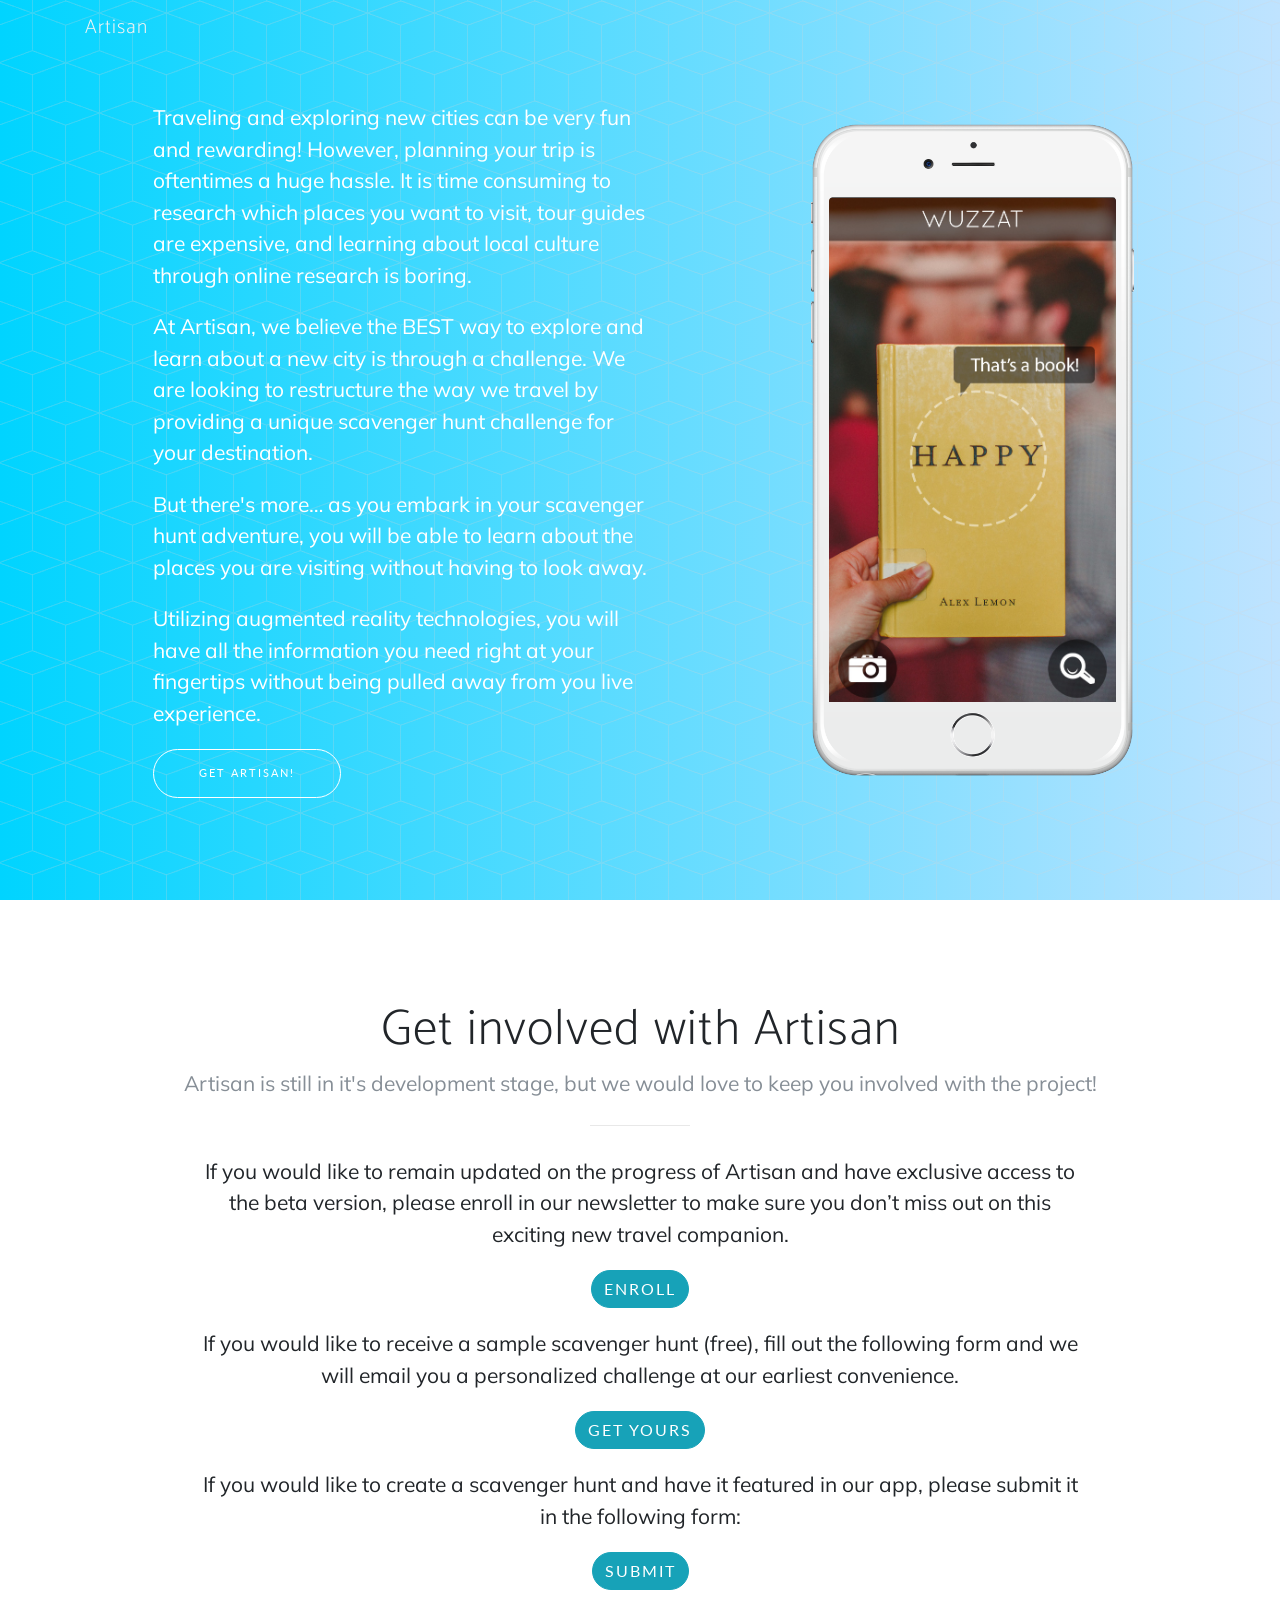
==== index.html @ fc5743a2 "moving files to root" ====
<!DOCTYPE html>
<html lang="en">

  <head>

    <meta charset="utf-8">
    <meta name="viewport" content="width=device-width, initial-scale=1, shrink-to-fit=no">
    <meta name="description" content="">
    <meta name="author" content="">

    <title>Artisan</title>

    <!-- Bootstrap core CSS -->
    <link href="vendor/bootstrap/css/bootstrap.min.css" rel="stylesheet">

    <!-- Custom fonts for this template -->
    <link rel="stylesheet" href="vendor/font-awesome/css/font-awesome.min.css">
    <link rel="stylesheet" href="vendor/simple-line-icons/css/simple-line-icons.css">
    <link href="https://fonts.googleapis.com/css?family=Lato" rel="stylesheet">
    <link href="https://fonts.googleapis.com/css?family=Catamaran:100,200,300,400,500,600,700,800,900" rel="stylesheet">
    <link href="https://fonts.googleapis.com/css?family=Muli" rel="stylesheet">

    <!-- Plugin CSS -->
    <link rel="stylesheet" href="device-mockups/device-mockups.min.css">

    <!-- Custom styles for this template -->
    <link href="css/new-age.css" rel="stylesheet">

  </head>

  <body id="page-top">

    <!-- Navigation -->
    <nav class="navbar navbar-expand-lg navbar-light fixed-top" id="mainNav">
      <div class="container">
        <a class="navbar-brand js-scroll-trigger" href="#page-top">Artisan</a>
        <button class="navbar-toggler navbar-toggler-right" type="button" data-toggle="collapse" data-target="#navbarResponsive" aria-controls="navbarResponsive" aria-expanded="false" aria-label="Toggle navigation">
          Menu
          <i class="fa fa-bars"></i>
        </button>
        <div class="collapse navbar-collapse" id="navbarResponsive">
          <ul class="navbar-nav ml-auto">
            <!--<li class="nav-item">-->
              <!--<a class="nav-link js-scroll-trigger" href="#download">Download</a>-->
            <!--</li>-->
            <!--<li class="nav-item">-->
              <!--<a class="nav-link js-scroll-trigger" href="#features">Features</a>-->
            <!--</li>-->
            <!--<li class="nav-item">-->
              <!--<a class="nav-link js-scroll-trigger" href="#contact">Contact</a>-->
            <!--</li>-->
          </ul>
        </div>
      </div>
    </nav>

    <header class="masthead">
      <div class="container h-100">
        <div class="row h-100">
          <div class="col-lg-7 my-auto">
            <div class="header-content mx-auto">
              <p>
                Traveling and exploring new cities can be very fun and rewarding! However, planning your trip is oftentimes a huge hassle. It is time consuming to research which places you want to visit, tour guides are expensive, and learning about local culture through online research is boring.
              </p>
              <p>
                At Artisan, we believe the BEST way to explore and learn about a new city is through a challenge. We are looking to restructure the way we travel by providing a unique scavenger hunt challenge for your destination.
              </p>
              <p>
                But there's more… as you embark in your scavenger hunt adventure, you will be able to learn about the places you are visiting without having to look away.
              </p>
              <p>
                Utilizing augmented reality technologies, you will have all the information you need right at your fingertips without being pulled away from you live experience.
              </p>
              <a href="#interest" class="btn btn-outline btn-xl js-scroll-trigger">Get Artisan!</a>
            </div>
          </div>
          <div class="col-lg-5 my-auto">
            <div class="device-container">
              <div class="device-mockup iphone6_plus portrait white">
                <div class="device">
                  <div class="screen">
                    <!-- Demo image for screen mockup, you can put an image here, some HTML, an animation, video, or anything else! -->
                    <img src="img/demo-screen-1.jpg" class="img-fluid" alt="">
                  </div>
                  <!--<div class="button">-->
                    <!--&lt;!&ndash; You can hook the "home button" to some JavaScript events or just remove it &ndash;&gt;-->
                  <!--</div>-->
                </div>
              </div>
            </div>
          </div>
        </div>
      </div>
    </header>

    <section class="features" id="interest">
      <div class="container">
        <div class="section-heading text-center">
          <h2>Get involved with Artisan</h2>
          <p class="text-muted">Artisan is still in it's development stage, but we would love to keep you involved with the project!</p>
          <hr>
        </div>
        <div class="col-lg-10  offset-1 text-center">
          <p>
            If you would like to remain updated on the progress of Artisan and have exclusive access to the beta version, please enroll in our newsletter to make sure you don’t miss out on this exciting new travel companion.
          </p>
          <button onclick="window.open('https://goo.gl/forms/p4NjhL0DubmxJfMZ2')" type="button" class="btn btn-info cent">Enroll</button>
          <p style="margin-top: 20px">
            If you would like to receive a sample scavenger hunt (free), fill out the following form and we will email you a personalized challenge at our earliest convenience.
          </p>
          <button onclick="window.open('https://goo.gl/forms/oTR0wsHonG7i0yab2')" type="button" class="btn btn-info cent">Get Yours</button>
          <p style="margin-top: 20px">
            If you would like to create a scavenger hunt and have it featured in our app, please submit it in the following form:
          </p>
          <button onclick="window.open('https://goo.gl/forms/mAcGoXeVyjS8ulCM2')" type="button" class="btn btn-info cent">Submit</button>
        </div>
      </div>
    </section>

    <!--<section class="download bg-primary text-center" id="download">-->
      <!--<div class="container">-->
        <!--<div class="row">-->
          <!--<div class="col-md-8 mx-auto">-->
            <!--<h2 class="section-heading">Discover what all the buzz is about!</h2>-->
            <!--<p>Our app is available on any mobile device! Download now to get started!</p>-->
            <!--<div class="badges">-->
              <!--<a class="badge-link" href="#"><img src="img/google-play-badge.svg" alt=""></a>-->
              <!--<a class="badge-link" href="#"><img src="img/app-store-badge.svg" alt=""></a>-->
            <!--</div>-->
          <!--</div>-->
        <!--</div>-->
      <!--</div>-->
    <!--</section>-->

    <!--<section class="features" id="features">-->
      <!--<div class="container">-->
        <!--<div class="section-heading text-center">-->
          <!--<h2>Unlimited Features, Unlimited Fun</h2>-->
          <!--<p class="text-muted">Check out what you can do with this app theme!</p>-->
          <!--<hr>-->
        <!--</div>-->
        <!--<div class="row">-->
          <!--<div class="col-lg-4 my-auto">-->
            <!--<div class="device-container">-->
              <!--<div class="device-mockup iphone6_plus portrait white">-->
                <!--<div class="device">-->
                  <!--<div class="screen">-->
                    <!--&lt;!&ndash; Demo image for screen mockup, you can put an image here, some HTML, an animation, video, or anything else! &ndash;&gt;-->
                    <!--<img src="img/demo-screen-1.jpg" class="img-fluid" alt="">-->
                  <!--</div>-->
                  <!--<div class="button">-->
                    <!--&lt;!&ndash; You can hook the "home button" to some JavaScript events or just remove it &ndash;&gt;-->
                  <!--</div>-->
                <!--</div>-->
              <!--</div>-->
            <!--</div>-->
          <!--</div>-->
          <!--<div class="col-lg-8 my-auto">-->
            <!--<div class="container-fluid">-->
              <!--<div class="row">-->
                <!--<div class="col-lg-6">-->
                  <!--<div class="feature-item">-->
                    <!--<i class="icon-screen-smartphone text-primary"></i>-->
                    <!--<h3>Device Mockups</h3>-->
                    <!--<p class="text-muted">Ready to use HTML/CSS device mockups, no Photoshop required!</p>-->
                  <!--</div>-->
                <!--</div>-->
                <!--<div class="col-lg-6">-->
                  <!--<div class="feature-item">-->
                    <!--<i class="icon-camera text-primary"></i>-->
                    <!--<h3>Flexible Use</h3>-->
                    <!--<p class="text-muted">Put an image, video, animation, or anything else in the screen!</p>-->
                  <!--</div>-->
                <!--</div>-->
              <!--</div>-->
              <!--<div class="row">-->
                <!--<div class="col-lg-6">-->
                  <!--<div class="feature-item">-->
                    <!--<i class="icon-present text-primary"></i>-->
                    <!--<h3>Free to Use</h3>-->
                    <!--<p class="text-muted">As always, this theme is free to download and use for any purpose!</p>-->
                  <!--</div>-->
                <!--</div>-->
                <!--<div class="col-lg-6">-->
                  <!--<div class="feature-item">-->
                    <!--<i class="icon-lock-open text-primary"></i>-->
                    <!--<h3>Open Source</h3>-->
                    <!--<p class="text-muted">Since this theme is MIT licensed, you can use it commercially!</p>-->
                  <!--</div>-->
                <!--</div>-->
              <!--</div>-->
            <!--</div>-->
          <!--</div>-->
        <!--</div>-->
      <!--</div>-->
    <!--</section>-->

    <!--<section class="cta">-->
      <!--<div class="cta-content">-->
        <!--<div class="container">-->
          <!--<h2>Stop waiting.<br>Start building.</h2>-->
          <!--<a href="#contact" class="btn btn-outline btn-xl js-scroll-trigger">Let's Get Started!</a>-->
        <!--</div>-->
      <!--</div>-->
      <!--<div class="overlay"></div>-->
    <!--</section>-->

    <!--<section class="contact bg-primary" id="contact">-->
      <!--<div class="container">-->
        <!--<h2>We-->
          <!--<i class="fa fa-heart"></i>-->
          <!--new friends!</h2>-->
        <!--<ul class="list-inline list-social">-->
          <!--<li class="list-inline-item social-twitter">-->
            <!--<a href="#">-->
              <!--<i class="fa fa-twitter"></i>-->
            <!--</a>-->
          <!--</li>-->
          <!--<li class="list-inline-item social-facebook">-->
            <!--<a href="#">-->
              <!--<i class="fa fa-facebook"></i>-->
            <!--</a>-->
          <!--</li>-->
          <!--<li class="list-inline-item social-google-plus">-->
            <!--<a href="#">-->
              <!--<i class="fa fa-google-plus"></i>-->
            <!--</a>-->
          <!--</li>-->
        <!--</ul>-->
      <!--</div>-->
    <!--</section>-->

    <!-- Bootstrap core JavaScript -->
    <script src="vendor/jquery/jquery.min.js"></script>
    <script src="vendor/bootstrap/js/bootstrap.bundle.min.js"></script>

    <!-- Plugin JavaScript -->
    <script src="vendor/jquery-easing/jquery.easing.min.js"></script>

    <!-- Custom scripts for this template -->
    <script src="js/new-age.min.js"></script>

  </body>

</html>
---- device-mockups/device-mockups.min.css ----
.device-mockup{position:relative;width:100%;padding-bottom:61.775701%}.device-mockup>.device{position:absolute;top:0;bottom:0;left:0;right:0;width:100%;height:100%;background-size:100% 100%;background-repeat:no-repeat;background-image:url(macbook/macbook.png)}.device-mockup>.device>.screen{position:absolute;top:11.0438729%;bottom:14.6747352%;left:13.364486%;right:13.364486%;overflow:hidden}.device-mockup>.device>.button{position:absolute;top:0;left:0;display:none;overflow:hidden;border-radius:100%;-webkit-border-radius:100%;-moz-border-radius:100%;cursor:pointer}.device-mockup.imac{padding-bottom:81.230769%}.device-mockup.imac>.device{background-image:url(imac/imac.png)}.device-mockup.imac>.device>.screen{top:8.20707071%;bottom:31.6919192%;left:6.61538462%;right:6.61538462%}.device-mockup.macbook{padding-bottom:61.775701%}.device-mockup.macbook>.device{background-image:url(macbook/macbook.png)}.device-mockup.macbook>.device>.screen{top:11.0438729%;bottom:14.6747352%;left:13.364486%;right:13.364486%}.device-mockup.macbook_2015{padding-bottom:57.5%}.device-mockup.macbook_2015.grey>.device,.device-mockup.macbook_2015>.device{background-image:url(macbook_2015/grey.png)}.device-mockup.macbook_2015.silver>.device,.device-mockup.macbook_2015>.device{background-image:url(macbook_2015/silver.png)}.device-mockup.macbook_2015.gold>.device,.device-mockup.macbook_2015>.device{background-image:url(macbook_2015/gold.png)}.device-mockup.macbook_2015>.device>.screen{top:7.5%;bottom:10.9%;left:12.46%;right:12.56%}.device-mockup.iphone5,.device-mockup.iphone5.portrait{padding-bottom:210.57%}.device-mockup.iphone5.landscape{padding-bottom:47.49%}.device-mockup.iphone5.black>.device,.device-mockup.iphone5.portrait.black>.device,.device-mockup.iphone5>.device{background-image:url(iphone5/iphone5_port_black.png)}.device-mockup.iphone5.landscape.black>.device,.device-mockup.iphone5.landscape>.device{background-image:url(iphone5/iphone5_land_black.png)}.device-mockup.iphone5.portrait.white>.device,.device-mockup.iphone5.white>.device{background-image:url(iphone5/iphone5_port_white.png)}.device-mockup.iphone5.landscape.white>.device{background-image:url(iphone5/iphone5_land_white.png)}.device-mockup.iphone5.portrait>.device>.screen,.device-mockup.iphone5>.device>.screen{top:14.78%;bottom:13.78%;left:8.77%;right:7.77%}.device-mockup.iphone5.landscape>.device>.screen{top:7.422488%;bottom:8.422488%;left:14.919127%;right:14.019127%}.device-mockup.iphone5.portrait>.device>.button,.device-mockup.iphone5>.device>.button{display:block;top:88.3%;bottom:2.5%;left:40%;right:40%}.device-mockup.iphone5.landscape>.device>.button{display:block;top:40%;bottom:41%;left:88.4%;right:2.3%}.device-mockup.iphone_se,.device-mockup.iphone_se.portrait{padding-bottom:209.83%}.device-mockup.iphone_se.landscape{padding-bottom:47.66%}.device-mockup.iphone_se.black>.device,.device-mockup.iphone_se.portrait.black>.device,.device-mockup.iphone_se>.device{background-image:url(iphone_se/iphone_se_port_black.png)}.device-mockup.iphone_se.landscape.black>.device,.device-mockup.iphone_se.landscape>.device{background-image:url(iphone_se/iphone_se_land_black.png)}.device-mockup.iphone_se.portrait.white>.device,.device-mockup.iphone_se.white>.device{background-image:url(iphone_se/iphone_se_port_white.png)}.device-mockup.iphone_se.landscape.white>.device{background-image:url(iphone_se/iphone_se_land_white.png)}.device-mockup.iphone_se.gold>.device,.device-mockup.iphone_se.portrait.gold>.device{background-image:url(iphone_se/iphone_se_port_gold.png)}.device-mockup.iphone_se.landscape.gold>.device{background-image:url(iphone_se/iphone_se_land_gold.png)}.device-mockup.iphone_se.portrait.rose>.device,.device-mockup.iphone_se.rose>.device{background-image:url(iphone_se/iphone_se_port_rose.png)}.device-mockup.iphone_se.landscape.rose>.device{background-image:url(iphone_se/iphone_se_land_rose.png)}.device-mockup.iphone_se.portrait>.device>.screen,.device-mockup.iphone_se>.device>.screen{top:16.28%;bottom:16.28%;left:11.77%;right:11.77%}.device-mockup.iphone_se.landscape>.device>.screen{top:11.722488%;bottom:11.722488%;left:16.0191273%;right:16.0191273%}.device-mockup.iphone_se.portrait>.device>.button,.device-mockup.iphone_se>.device>.button{display:block;top:86.3%;bottom:5.5%;left:42%;right:42%}.device-mockup.iphone_se.landscape>.device>.button{display:block;top:42%;bottom:42%;left:86.4%;right:5.1%}.device-mockup.iphone6,.device-mockup.iphone6.portrait{padding-bottom:207.19%}.device-mockup.iphone6.landscape{padding-bottom:48.76%}.device-mockup.iphone6.black>.device,.device-mockup.iphone6.portrait.black>.device,.device-mockup.iphone6>.device{background-image:url(iphone_6/iphone_6_port_black.png)}.device-mockup.iphone6.landscape.black>.device,.device-mockup.iphone6.landscape>.device{background-image:url(iphone_6/iphone_6_land_black.png)}.device-mockup.iphone6.portrait.white>.device,.device-mockup.iphone6.white>.device{background-image:url(iphone_6/iphone_6_port_white.png)}.device-mockup.iphone6.landscape.white>.device{background-image:url(iphone_6/iphone_6_land_white.png)}.device-mockup.iphone6.gold>.device,.device-mockup.iphone6.portrait.gold>.device{background-image:url(iphone_6/iphone_6_port_gold.png)}.device-mockup.iphone6.landscape.gold>.device{background-image:url(iphone_6/iphone_6_land_gold.png)}.device-mockup.iphone6.portrait>.device>.screen,.device-mockup.iphone6>.device>.screen{top:12.58%;bottom:12.88%;left:6.77%;right:6.77%}.device-mockup.iphone6.landscape>.device>.screen{top:6.77%;bottom:6.77%;left:12.58%;right:12.88%}.device-mockup.iphone6.portrait>.device>.button,.device-mockup.iphone6>.device>.button{display:block;top:88.6%;bottom:3.2%;left:42%;right:42%}.device-mockup.iphone6.landscape>.device>.button{display:block;top:42%;bottom:42%;left:88.6%;right:3.2%}.device-mockup.iphone6_plus,.device-mockup.iphone6_plus.portrait{padding-bottom:201.76%}.device-mockup.iphone6_plus.landscape{padding-bottom:49.56%}.device-mockup.iphone6_plus.black>.device,.device-mockup.iphone6_plus.portrait.black>.device,.device-mockup.iphone6_plus>.device{background-image:url(iphone_6_plus/iphone_6_plus_black_port.png)}.device-mockup.iphone6_plus.landscape.black>.device,.device-mockup.iphone6_plus.landscape>.device{background-image:url(iphone_6_plus/iphone_6_plus_black_land.png)}.device-mockup.iphone6_plus.portrait.white>.device,.device-mockup.iphone6_plus.white>.device{background-image:url(iphone_6_plus/iphone_6_plus_white_port.png)}.device-mockup.iphone6_plus.landscape.white>.device{background-image:url(iphone_6_plus/iphone_6_plus_white_land.png)}.device-mockup.iphone6_plus.gold>.device,.device-mockup.iphone6_plus.portrait.gold>.device{background-image:url(iphone_6_plus/iphone_6_plus_gold_port.png)}.device-mockup.iphone6_plus.landscape.gold>.device{background-image:url(iphone_6_plus/iphone_6_plus_gold_land.png)}.device-mockup.iphone6_plus.portrait>.device>.screen,.device-mockup.iphone6_plus>.device>.screen{top:11.58%;bottom:11.58%;left:5.97%;right:5.97%}.device-mockup.iphone6_plus.landscape>.device>.screen{top:5.97%;bottom:5.97%;left:11.38%;right:11.58%}.device-mockup.iphone6_plus.portrait>.device>.button,.device-mockup.iphone6_plus>.device>.button{display:block;top:89.9%;bottom:3.2%;left:43%;right:43%}.device-mockup.iphone6_plus.landscape>.device>.button{display:block;top:43%;bottom:43%;left:89.9%;right:3.2%}.device-mockup.ipad,.device-mockup.ipad.portrait{padding-bottom:128.406276%}.device-mockup.ipad.landscape{padding-bottom:79.9086758%}.device-mockup.ipad.black>.device,.device-mockup.ipad.portrait.black>.device,.device-mockup.ipad>.device{background-image:url(ipad/ipad_port_black.png)}.device-mockup.ipad.portrait.white>.device,.device-mockup.ipad.white>.device{background-image:url(ipad/ipad_port_white.png)}.device-mockup.ipad.landscape.black>.device,.device-mockup.ipad.landscape>.device{background-image:url(ipad/ipad_land_black.png)}.device-mockup.ipad.landscape.white>.device{background-image:url(ipad/ipad_land_white.png)}.device-mockup.ipad.portrait>.device>.screen,.device-mockup.ipad>.device>.screen{top:12.025723%;bottom:12.154341%;left:13.45995%;right:13.45995%}.device-mockup.ipad.landscape>.device>.screen{top:13.87755102%;bottom:13.87755102%;left:11.5459883%;right:11.5459883%}.device-mockup.ipad.portrait>.device>.button,.device-mockup.ipad>.device>.button{display:block;top:90.2%;bottom:5.5%;left:47.3%;right:47.3%}.device-mockup.ipad.landscape>.device>.button{display:block;top:47.3%;bottom:47.3%;left:90.8%;right:4.9%}.device-mockup.ipad_air,.device-mockup.ipad_air.portrait{padding-bottom:141.27%}.device-mockup.ipad_air.landscape{padding-bottom:70.79%}.device-mockup.ipad_air.grey>.device,.device-mockup.ipad_air.portrait.grey>.device,.device-mockup.ipad_air>.device{background-image:url(ipad_air/ipad_air_gray_port.png)}.device-mockup.ipad_air.portrait.silver>.device,.device-mockup.ipad_air.silver>.device{background-image:url(ipad_air/ipad_air_silver_port.png)}.device-mockup.ipad_air.landscape.grey>.device,.device-mockup.ipad_air.landscape>.device{background-image:url(ipad_air/ipad_air_gray_land.png)}.device-mockup.ipad_air.landscape.silver>.device{background-image:url(ipad_air/ipad_air_silver_land.png)}.device-mockup.ipad_air.portrait>.device>.screen,.device-mockup.ipad_air>.device>.screen{top:9.025723%;bottom:9.154341%;left:7.45995%;right:6.45995%}.device-mockup.ipad_air.landscape>.device>.screen{top:6.877551%;bottom:6.877551%;left:9.545988%;right:9.545988%}.device-mockup.ipad_air.portrait>.device>.button,.device-mockup.ipad_air>.device>.button{display:block;top:93.2%;bottom:2.5%;left:47.3%;right:47.3%}.device-mockup.ipad_air.landscape>.device>.button{display:block;top:47.3%;bottom:47.3%;left:93.1%;right:2.1%}.device-mockup.ipad_air_2,.device-mockup.ipad_air_2.portrait{padding-bottom:141.38%}.device-mockup.ipad_air_2.landscape{padding-bottom:70.73%}.device-mockup.ipad_air_2.grey>.device,.device-mockup.ipad_air_2.portrait.grey>.device,.device-mockup.ipad_air_2>.device{background-image:url(ipad_air_2/ipad_air_2_gray_port.png)}.device-mockup.ipad_air_2.portrait.silver>.device,.device-mockup.ipad_air_2.silver>.device{background-image:url(ipad_air_2/ipad_air_2_silver_port.png)}.device-mockup.ipad_air_2.gold>.device,.device-mockup.ipad_air_2.portrait.gold>.device{background-image:url(ipad_air_2/ipad_air_2_gold_port.png)}.device-mockup.ipad_air_2.landscape.grey>.device,.device-mockup.ipad_air_2.landscape>.device{background-image:url(ipad_air_2/ipad_air_2_gray_land.png)}.device-mockup.ipad_air_2.landscape.silver>.device{background-image:url(ipad_air_2/ipad_air_2_silver_land.png)}.device-mockup.ipad_air_2.landscape.gold>.device{background-image:url(ipad_air_2/ipad_air_2_gold_land.png)}.device-mockup.ipad_air_2.portrait>.device>.screen,.device-mockup.ipad_air_2>.device>.screen{top:9.025723%;bottom:8.854341%;left:6.15995%;right:6.15995%}.device-mockup.ipad_air_2.landscape>.device>.screen{top:6.277551%;bottom:6.277551%;left:8.545988%;right:8.545988%}.device-mockup.ipad_air_2.portrait>.device>.button,.device-mockup.ipad_air_2>.device>.button{display:block;top:93.2%;bottom:2.1%;left:46.3%;right:46.5%}.device-mockup.ipad_air_2.landscape>.device>.button{display:block;top:46.5%;bottom:46.8%;left:93.5%;right:1.9%}.device-mockup.ipad_pro,.device-mockup.ipad_pro.portrait{padding-bottom:138.63%}.device-mockup.ipad_pro.landscape{padding-bottom:72.14%}.device-mockup.ipad_pro.grey>.device,.device-mockup.ipad_pro.portrait.grey>.device,.device-mockup.ipad_pro>.device{background-image:url(ipad_pro/ipad_pro_port_black.png)}.device-mockup.ipad_pro.portrait.silver>.device,.device-mockup.ipad_pro.silver>.device{background-image:url(ipad_pro/ipad_pro_port_silver.png)}.device-mockup.ipad_pro.gold>.device,.device-mockup.ipad_pro.portrait.gold>.device{background-image:url(ipad_pro/ipad_pro_port_gold.png)}.device-mockup.ipad_pro.landscape.grey>.device,.device-mockup.ipad_pro.landscape>.device{background-image:url(ipad_pro/ipad_pro_land_black.png)}.device-mockup.ipad_pro.landscape.silver>.device{background-image:url(ipad_pro/ipad_pro_land_silver.png)}.device-mockup.ipad_pro.landscape.gold>.device{background-image:url(ipad_pro/ipad_pro_land_gold.png)}.device-mockup.ipad_pro.portrait>.device>.screen,.device-mockup.ipad_pro>.device>.screen{top:7.025723%;bottom:6.854341%;left:5.15995%;right:5.15995%}.device-mockup.ipad_pro.landscape>.device>.screen{top:5.177551%;bottom:5.177551%;left:6.945988%;right:6.945988%}.device-mockup.ipad_pro.portrait>.device>.button,.device-mockup.ipad_pro>.device>.button{display:block;top:94.9%;bottom:1.5%;left:47.3%;right:47.1%}.device-mockup.ipad_pro.landscape>.device>.button{display:block;top:47.5%;bottom:47.5%;left:94.8%;right:1.5%}.device-mockup.galaxy_s3,.device-mockup.galaxy_s3.portrait{padding-bottom:178.787879%}.device-mockup.galaxy_s3.landscape{padding-bottom:55.9322034%}.device-mockup.galaxy_s3.black>.device,.device-mockup.galaxy_s3.portrait.black>.device,.device-mockup.galaxy_s3>.device{background-image:url(galaxy_s3/s3_port_black.png)}.device-mockup.galaxy_s3.landscape.black>.device,.device-mockup.galaxy_s3.landscape>.device{background-image:url(galaxy_s3/s3_land_black.png)}.device-mockup.galaxy_s3.portrait.white>.device,.device-mockup.galaxy_s3.white>.device{background-image:url(galaxy_s3/s3_port_white.png)}.device-mockup.galaxy_s3.landscape.white>.device{background-image:url(galaxy_s3/s3_land_white.png)}.device-mockup.galaxy_s3.portrait>.device>.screen,.device-mockup.galaxy_s3>.device>.screen{top:12.3728814%;bottom:15.5367232%;left:13.8383838%;right:13.8383838%}.device-mockup.galaxy_s3.landscape>.device>.screen{top:13.8383838%;bottom:13.8383838%;left:12.3728814%;right:15.5367232%}.device-mockup.galaxy_s5,.device-mockup.galaxy_s5.portrait{padding-bottom:194.188862%}.device-mockup.galaxy_s5.landscape{padding-bottom:51.496259%}.device-mockup.galaxy_s5.black>.device,.device-mockup.galaxy_s5.portrait.black>.device,.device-mockup.galaxy_s5>.device{background-image:url(galaxy_s5/galaxy_s5_port_black.png)}.device-mockup.galaxy_s5.landscape.black>.device,.device-mockup.galaxy_s5.landscape>.device{background-image:url(galaxy_s5/galaxy_s5_land_black.png)}.device-mockup.galaxy_s5.portrait.white>.device,.device-mockup.galaxy_s5.white>.device{background-image:url(galaxy_s5/galaxy_s5_port_white.png)}.device-mockup.galaxy_s5.landscape.white>.device{background-image:url(galaxy_s5/galaxy_s5_land_white.png)}.device-mockup.galaxy_s5.portrait>.device>.screen,.device-mockup.galaxy_s5>.device>.screen{top:10.2%;bottom:10.1%;left:6.3%;right:6.4%}.device-mockup.galaxy_s5.landscape>.device>.screen{top:6.6%;bottom:6.2%;left:10.15%;right:10%}.device-mockup.galaxy_tab4,.device-mockup.galaxy_tab4.landscape{padding-bottom:72.689464%}.device-mockup.galaxy_tab4.black>.device,.device-mockup.galaxy_tab4.landscape.black>.device,.device-mockup.galaxy_tab4>.device{background-image:url(galaxy_tab4/galaxy_tab4_land_black.png)}.device-mockup.galaxy_tab4.landscape.white>.device,.device-mockup.galaxy_tab4.white>.device{background-image:url(galaxy_tab4/galaxy_tab4_land_white.png)}.device-mockup.galaxy_tab4.landscape>.device>.screen,.device-mockup.galaxy_tab4>.device>.screen{top:11.5%;bottom:11.5%;left:5.4%;right:5.2%}.device-mockup.lumia920,.device-mockup.lumia920.portrait{padding-bottom:172.796353%}.device-mockup.lumia920.landscape{padding-bottom:56.3330381%}.device-mockup.lumia920.portrait>.device,.device-mockup.lumia920>.device{background-image:url(lumia920/lumia920_port.png)}.device-mockup.lumia920.landscape>.device{background-image:url(lumia920/lumia920_land.png)}.device-mockup.lumia920.portrait>.device>.screen,.device-mockup.lumia920>.device>.screen{top:10.6420405%;bottom:18.9973615%;left:13.5258359%;right:13.5258359%}.device-mockup.lumia920.landscape>.device>.screen{top:12.2641509%;bottom:12.2641509%;left:10.5403012%;right:18.6005314%}.device-mockup.nexus7,.device-mockup.nexus7.portrait{padding-bottom:156.521739%}.device-mockup.nexus7.landscape{padding-bottom:63.6678201%}.device-mockup.nexus7.portrait>.device,.device-mockup.nexus7>.device{background-image:url(nexus7/nexus7_port.png)}.device-mockup.nexus7.landscape>.device{background-image:url(nexus7/nexus7_land.png)}.device-mockup.nexus7.portrait>.device>.screen,.device-mockup.nexus7>.device>.screen{top:13.1365741%;bottom:12.7893519%;left:13.7681159%;right:13.7681159%}.device-mockup.nexus7.landscape>.device>.screen{top:13.7681159%;bottom:13.7681159%;left:13.0911188%;right:13.0911188%}.device-mockup.surface,.device-mockup.surface.landscape{padding-bottom:64.7584973%}.device-mockup.surface.landscape>.device,.device-mockup.surface>.device{background-image:url(surface/surface.png)}.device-mockup.surface.landscape>.device>.screen,.device-mockup.surface>.device>.screen{top:14.5488029%;bottom:14.9171271%;left:9.36195587%;right:9.36195587%}.device-mockup.samsung_tv,.device-mockup.samsung_tv.landscape{padding-bottom:64.68%}.device-mockup.samsung_tv.landscape>.device,.device-mockup.samsung_tv>.device{background-image:url(samsung_tv/samsung_tv.png)}.device-mockup.samsung_tv.landscape>.device>.screen,.device-mockup.samsung_tv>.device>.screen{top:2.148803%;bottom:12.817127%;left:1.261956%;right:1.361956%}
---- css/new-age.css ----
/*!
 * Start Bootstrap - New Age v4.0.0-beta.2 (https://startbootstrap.com/template-overviews/new-age)
 * Copyright 2013-2017 Start Bootstrap
 * Licensed under MIT (https://github.com/BlackrockDigital/startbootstrap-new-age/blob/master/LICENSE)
 */
html,
body {
  width: 100%;
  height: 100%; }

body {
  font-family: 'Muli', 'Helvetica', 'Arial', 'sans-serif'; }

a {
  color: #fdcc52;
  -webkit-transition: all .35s;
  -moz-transition: all .35s;
  transition: all .35s; }
  a:hover, a:focus {
    color: #fcbd20; }

hr {
  max-width: 100px;
  margin: 25px auto 0;
  border-width: 1px;
  border-color: rgba(34, 34, 34, 0.1); }

hr.light {
  border-color: white; }

h1,
h2,
h3,
h4,
h5,
h6 {
  font-family: 'Catamaran', 'Helvetica', 'Arial', 'sans-serif';
  font-weight: 200;
  letter-spacing: 1px; }

p {
  font-size: 21px;
  line-height: 1.5;
  margin-bottom: 20px; }

section {
  padding: 100px 0; }
  section h2 {
    font-size: 50px; }

#mainNav {
  border-color: rgba(34, 34, 34, 0.05);
  background-color: white;
  -webkit-transition: all .35s;
  -moz-transition: all .35s;
  transition: all .35s;
  font-family: 'Catamaran', 'Helvetica', 'Arial', 'sans-serif';
  font-weight: 200;
  letter-spacing: 1px; }
  #mainNav .navbar-brand {
    color: #F3F3F3;
    font-family: 'Catamaran', 'Helvetica', 'Arial', 'sans-serif';
    font-weight: 200;
    letter-spacing: 1px; }
    #mainNav .navbar-brand:hover, #mainNav .navbar-brand:focus {
      color: #FFFFFF; }
  #mainNav .navbar-toggler {
    font-size: 12px;
    padding: 8px 10px;
    color: #222222; }
  #mainNav .navbar-nav > li > a {
    font-size: 11px;
    font-family: 'Lato', 'Helvetica', 'Arial', 'sans-serif';
    letter-spacing: 2px;
    text-transform: uppercase; }
    #mainNav .navbar-nav > li > a.active {
      color: #F3F3F3 !important;
      background-color: transparent; }
      #mainNav .navbar-nav > li > a.active:hover {
        background-color: transparent; }
  #mainNav .navbar-nav > li > a,
  #mainNav .navbar-nav > li > a:focus {
    color: #222222; }
    #mainNav .navbar-nav > li > a:hover,
    #mainNav .navbar-nav > li > a:focus:hover {
      color: #F3F3F3; }
  @media (min-width: 992px) {
    #mainNav {
      border-color: transparent;
      background-color: transparent; }
      #mainNav .navbar-brand {
        color: fade(white, 70%); }
        #mainNav .navbar-brand:hover, #mainNav .navbar-brand:focus {
          color: white; }
      #mainNav .navbar-nav > li > a,
      #mainNav .navbar-nav > li > a:focus {
        color: rgba(255, 255, 255, 0.7); }
        #mainNav .navbar-nav > li > a:hover,
        #mainNav .navbar-nav > li > a:focus:hover {
          color: white; }
      #mainNav.navbar-shrink {
        border-color: rgba(34, 34, 34, 0.1);
        background-color: #F3F3F3; }
        #mainNav.navbar-shrink .navbar-brand {
          color: #222222; }
          #mainNav.navbar-shrink .navbar-brand:hover, #mainNav.navbar-shrink .navbar-brand:focus {
            color: #FFFFFF; }
        #mainNav.navbar-shrink .navbar-nav > li > a,
        #mainNav.navbar-shrink .navbar-nav > li > a:focus {
          color: #222222; }
          #mainNav.navbar-shrink .navbar-nav > li > a:hover,
          #mainNav.navbar-shrink .navbar-nav > li > a:focus:hover {
            color: #FFFFFF; } }

header.masthead {
  position: relative;
  width: 100%;
  padding-top: 150px;
  padding-bottom: 100px;
  color: white;
  background: url("../img/bg-pattern.png"), #35AFFF;
  background: url("../img/bg-pattern.png"), -webkit-linear-gradient(to left, #BFE3FF, #00D4FF);
  background: url("../img/bg-pattern.png"), linear-gradient(to left, #BFE3FF, #00D4FF); }
  header.masthead .header-content {
    max-width: 500px;
    margin-bottom: 100px;
    text-align: center; }
    header.masthead .header-content h1 {
      font-size: 30px; }
  header.masthead .device-container {
    max-width: 325px;
    margin-right: auto;
    margin-left: auto; }
    header.masthead .device-container .screen img {
      border-radius: 3px; }
  @media (min-width: 992px) {
    header.masthead {
      height: 100vh;
      min-height: 775px;
      padding-top: 0;
      padding-bottom: 0; }
      header.masthead .header-content {
        margin-bottom: 0;
        text-align: left; }
        header.masthead .header-content h1 {
          font-size: 50px; }
      header.masthead .device-container {
        max-width: 325px; } }

section.download {
  position: relative;
  padding: 150px 0; }
  section.download h2 {
    font-size: 50px;
    margin-top: 0; }
  section.download .badges .badge-link {
    display: block;
    margin-bottom: 25px; }
    section.download .badges .badge-link:last-child {
      margin-bottom: 0; }
    section.download .badges .badge-link img {
      height: 60px; }
    @media (min-width: 768px) {
      section.download .badges .badge-link {
        display: inline-block;
        margin-bottom: 0; } }
  @media (min-width: 768px) {
    section.download h2 {
      font-size: 70px; } }

section.features .section-heading {
  margin-bottom: 30px; }
  section.features .section-heading h2 {
    margin-top: 0; }
  section.features .section-heading p {
    margin-bottom: 0; }

section.features .device-container,
section.features .feature-item {
  max-width: 325px;
  margin: 0 auto; }

section.features .device-container {
  margin-bottom: 100px; }
  @media (min-width: 992px) {
    section.features .device-container {
      margin-bottom: 0; } }

section.features .feature-item {
  padding-top: 50px;
  padding-bottom: 50px;
  text-align: center; }
  section.features .feature-item h3 {
    font-size: 30px; }
  section.features .feature-item i {
    font-size: 80px;
    display: block;
    margin-bottom: 15px;
    background: -webkit-linear-gradient(to left, #BFE3FF, #00D4FF);
    background: linear-gradient(to left, #BFE3FF, #00D4FF);
    -webkit-background-clip: text;
    -webkit-text-fill-color: transparent; }

section.cta {
  position: relative;
  padding: 250px 0;
  background-image: url("../img/bg-cta.jpg");
  background-position: center;
  -webkit-background-size: cover;
  -moz-background-size: cover;
  -o-background-size: cover;
  background-size: cover; }
  section.cta .cta-content {
    position: relative;
    z-index: 1; }
    section.cta .cta-content h2 {
      font-size: 50px;
      max-width: 450px;
      margin-top: 0;
      margin-bottom: 25px;
      color: white; }
    @media (min-width: 768px) {
      section.cta .cta-content h2 {
        font-size: 80px; } }
  section.cta .overlay {
    position: absolute;
    top: 0;
    left: 0;
    width: 100%;
    height: 100%;
    background-color: rgba(0, 0, 0, 0.5); }

section.contact {
  text-align: center; }
  section.contact h2 {
    margin-top: 0;
    margin-bottom: 25px; }
    section.contact h2 i {
      color: #dd4b39; }
  section.contact ul.list-social {
    margin-bottom: 0; }
    section.contact ul.list-social li a {
      font-size: 40px;
      line-height: 80px;
      display: block;
      width: 80px;
      height: 80px;
      color: white;
      border-radius: 100%; }
    section.contact ul.list-social li.social-twitter a {
      background-color: #1da1f2; }
      section.contact ul.list-social li.social-twitter a:hover {
        background-color: #0d95e8; }
    section.contact ul.list-social li.social-facebook a {
      background-color: #3b5998; }
      section.contact ul.list-social li.social-facebook a:hover {
        background-color: #344e86; }
    section.contact ul.list-social li.social-google-plus a {
      background-color: #dd4b39; }
      section.contact ul.list-social li.social-google-plus a:hover {
        background-color: #d73925; }

footer {
  padding: 25px 0;
  text-align: center;
  color: rgba(255, 255, 255, 0.3);
  background-color: #222222; }
  footer p {
    font-size: 12px;
    margin: 0; }
  footer ul {
    margin-bottom: 0; }
    footer ul li a {
      font-size: 12px;
      color: rgba(255, 255, 255, 0.3); }
      footer ul li a:hover, footer ul li a:focus, footer ul li a:active, footer ul li a.active {
        text-decoration: none; }

.bg-primary {
  background: #fdcc52;
  background: -webkit-linear-gradient(#fdcc52, #fdc539);
  background: linear-gradient(#fdcc52, #fdc539); }

.text-primary {
  color: #fdcc52; }

.no-gutter > [class*='col-'] {
  padding-right: 0;
  padding-left: 0; }

.btn-outline {
  color: white;
  border: 1px solid;
  border-color: white; }
  .btn-outline:hover, .btn-outline:focus, .btn-outline:active, .btn-outline.active {
    color: white;
    border-color: #A0A4A4;
    background-color: #E2E5E5; }

.btn {
  border-radius: 300px;
  font-family: 'Lato', 'Helvetica', 'Arial', 'sans-serif';
  letter-spacing: 2px;
  text-transform: uppercase; }

.btn-xl {
  font-size: 11px;
  padding: 15px 45px; }
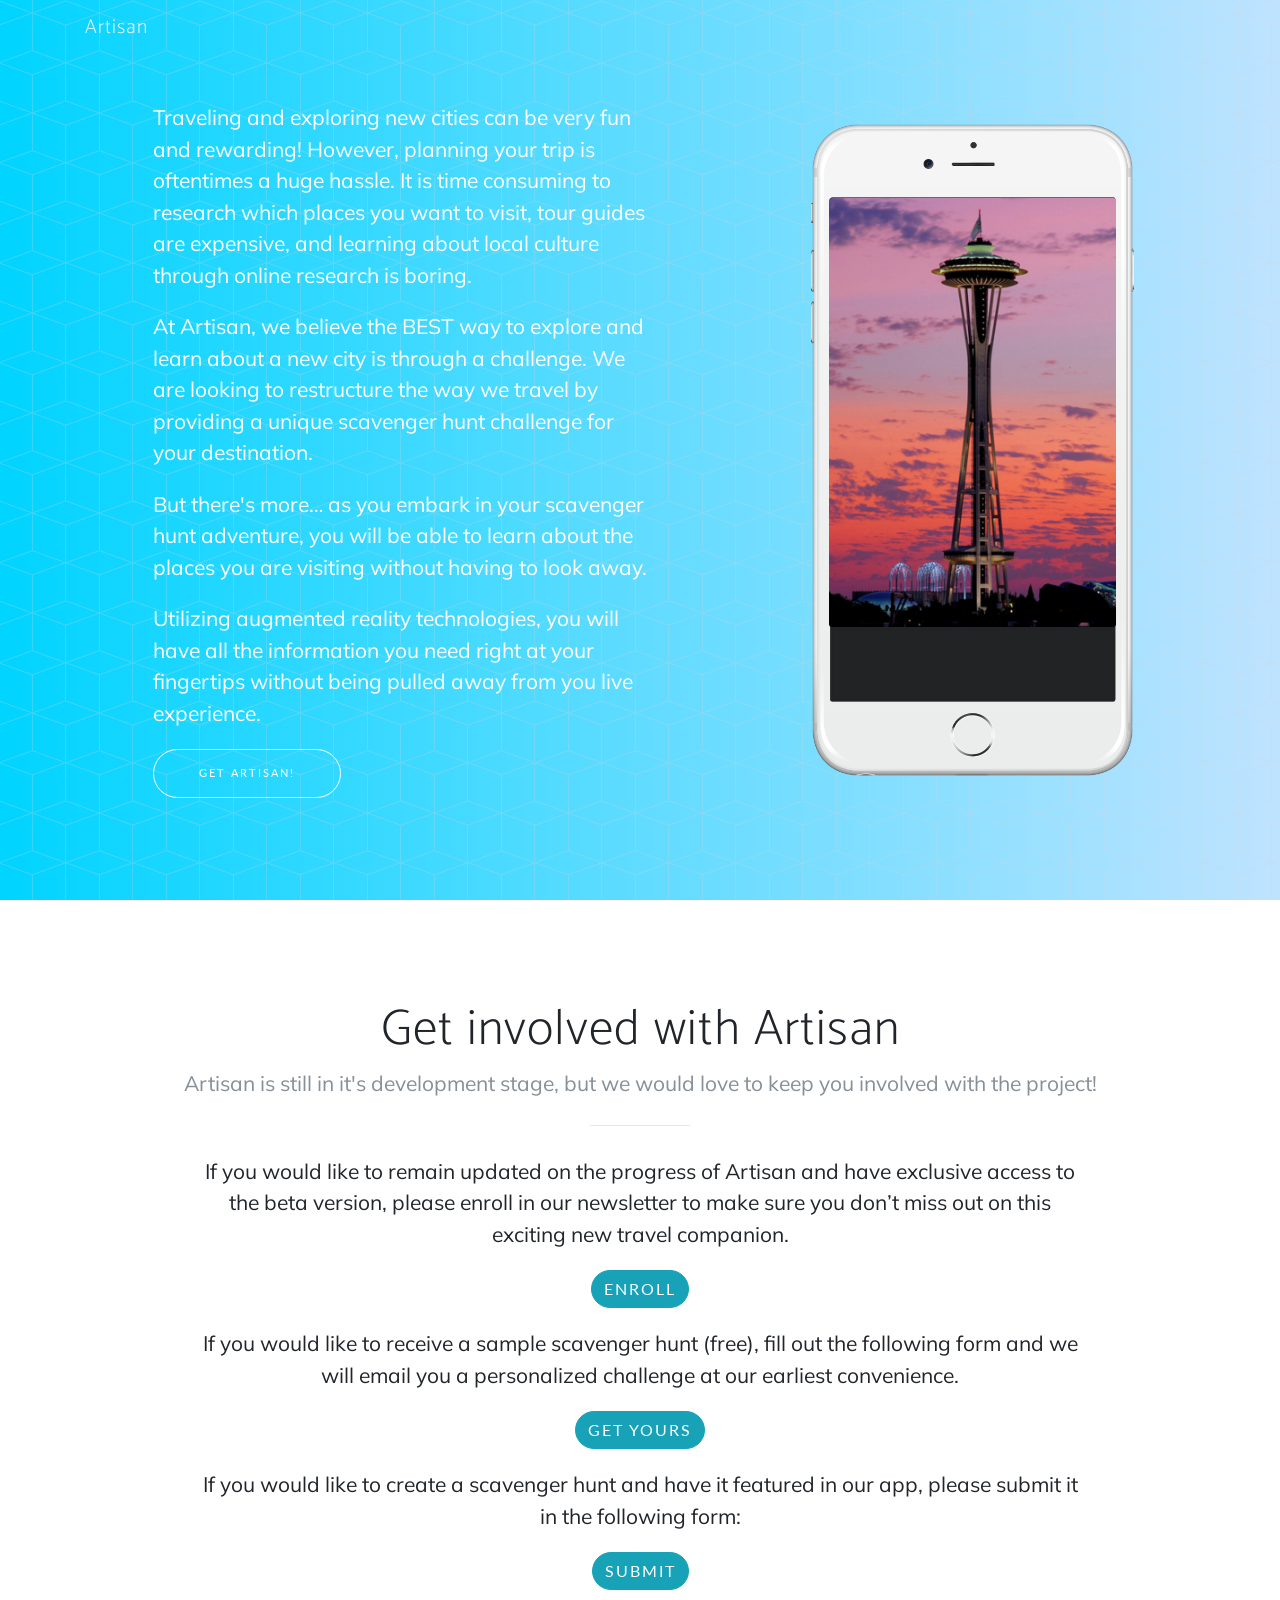
==== commit 3bb5056f: "added space needle img" ====
--- a/index.html
+++ b/index.html
@@ -80,7 +80,7 @@
                 <div class="device">
                   <div class="screen">
                     <!-- Demo image for screen mockup, you can put an image here, some HTML, an animation, video, or anything else! -->
-                    <img src="img/demo-screen-1.jpg" class="img-fluid" alt="">
+                    <img src="img/space_needle.jpg" class="img-fluid" alt="">
                   </div>
                   <!--<div class="button">-->
                     <!--&lt;!&ndash; You can hook the "home button" to some JavaScript events or just remove it &ndash;&gt;-->
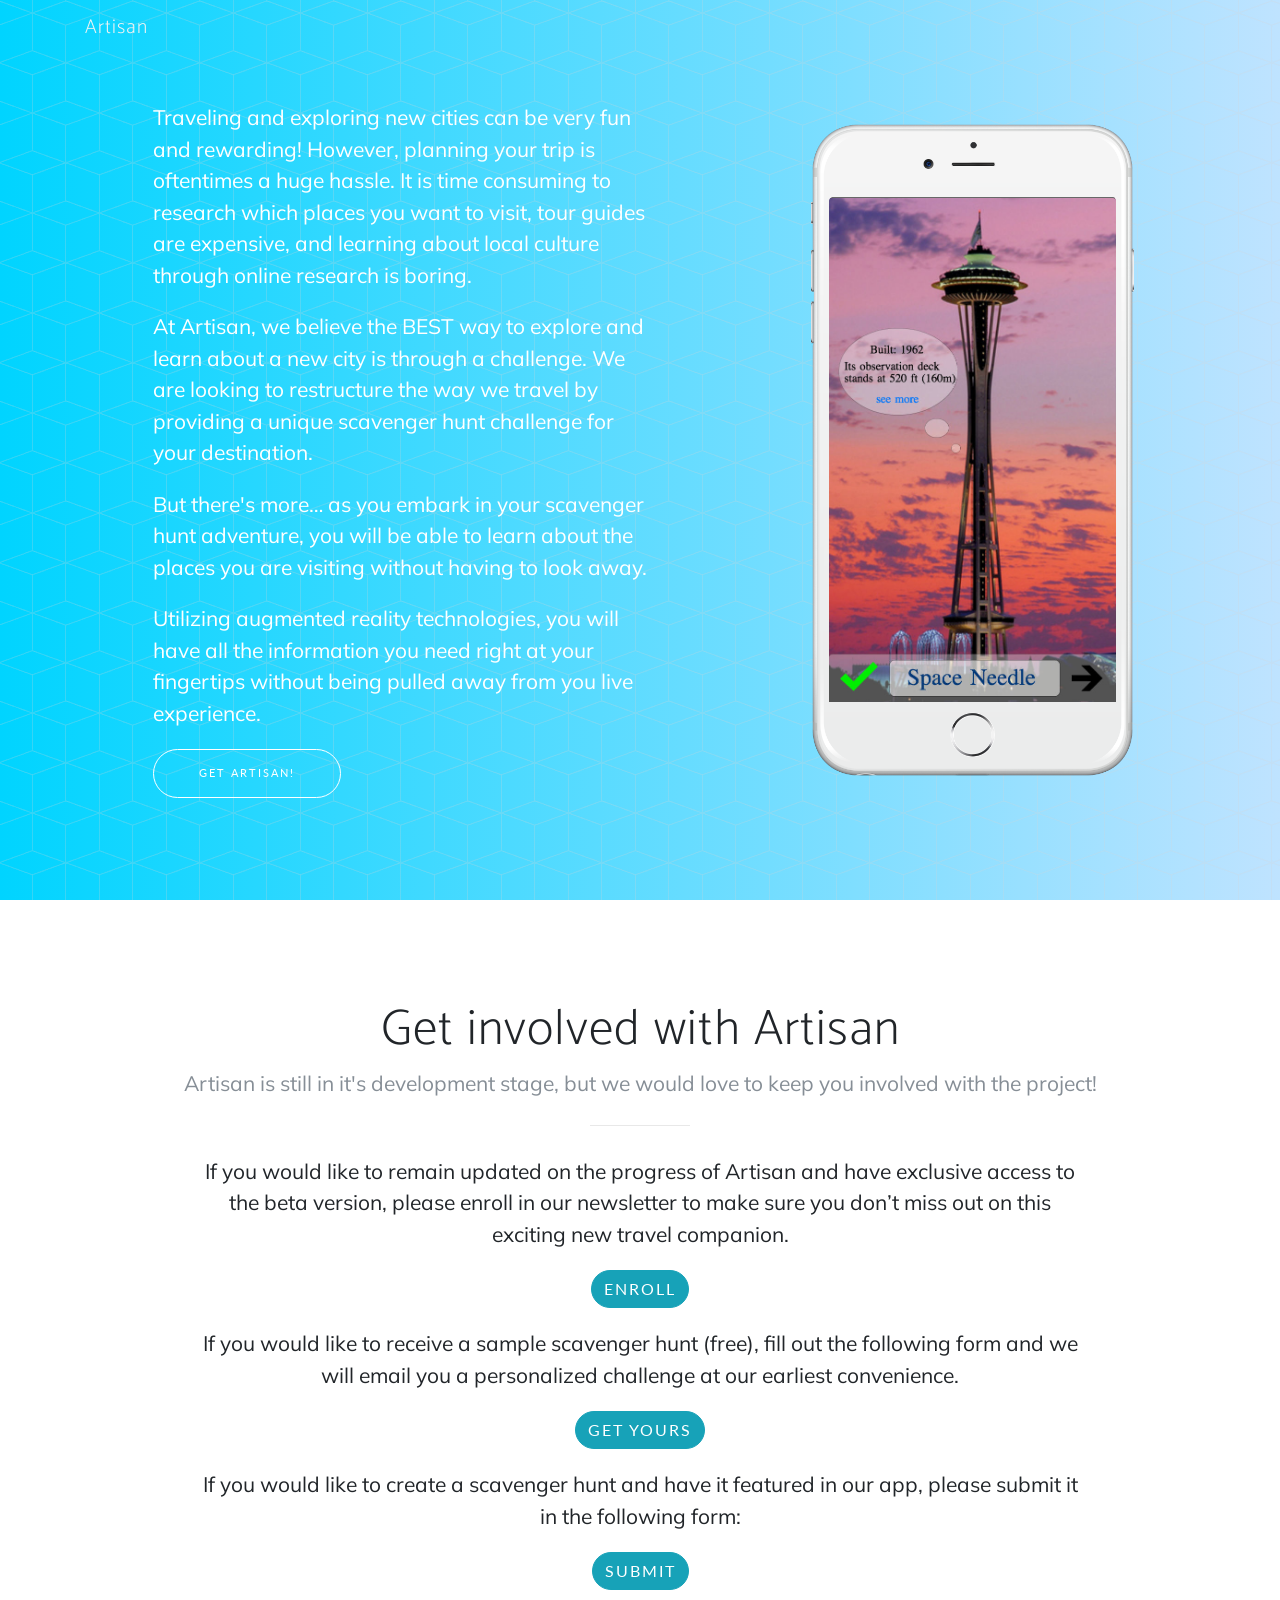
==== commit 44c95f20: "added tmp mockup" ====
--- a/index.html
+++ b/index.html
@@ -80,7 +80,7 @@
                 <div class="device">
                   <div class="screen">
                     <!-- Demo image for screen mockup, you can put an image here, some HTML, an animation, video, or anything else! -->
-                    <img src="img/space_needle.jpg" class="img-fluid" alt="">
+                    <img src="img/space_needle_mock.jpg" class="img-fluid" alt="">
                   </div>
                   <!--<div class="button">-->
                     <!--&lt;!&ndash; You can hook the "home button" to some JavaScript events or just remove it &ndash;&gt;-->
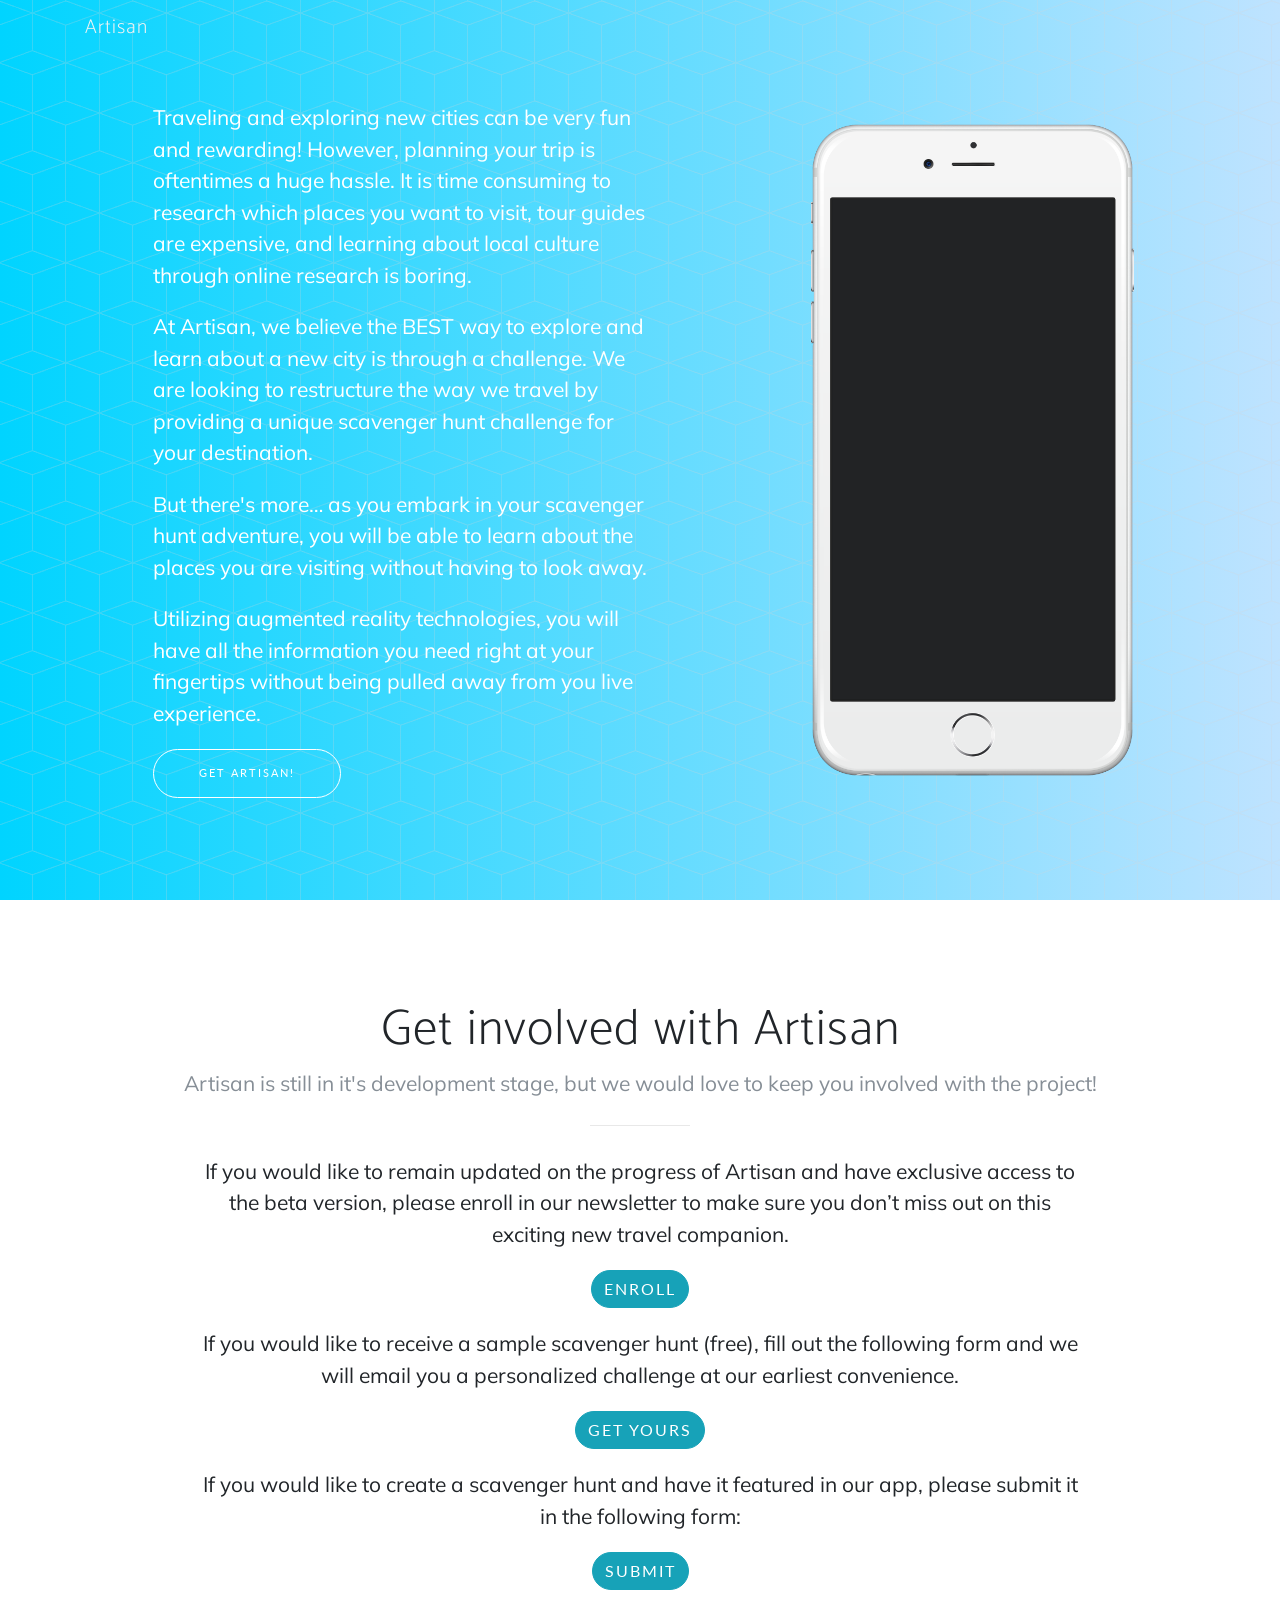
==== commit 58071f8f: "mock2" ====
--- a/index.html
+++ b/index.html
@@ -80,7 +80,7 @@
                 <div class="device">
                   <div class="screen">
                     <!-- Demo image for screen mockup, you can put an image here, some HTML, an animation, video, or anything else! -->
-                    <img src="img/space_needle_mock.jpg" class="img-fluid" alt="">
+                    <img src="img/space_needle_mock2.jpg" class="img-fluid" alt="">
                   </div>
                   <!--<div class="button">-->
                     <!--&lt;!&ndash; You can hook the "home button" to some JavaScript events or just remove it &ndash;&gt;-->
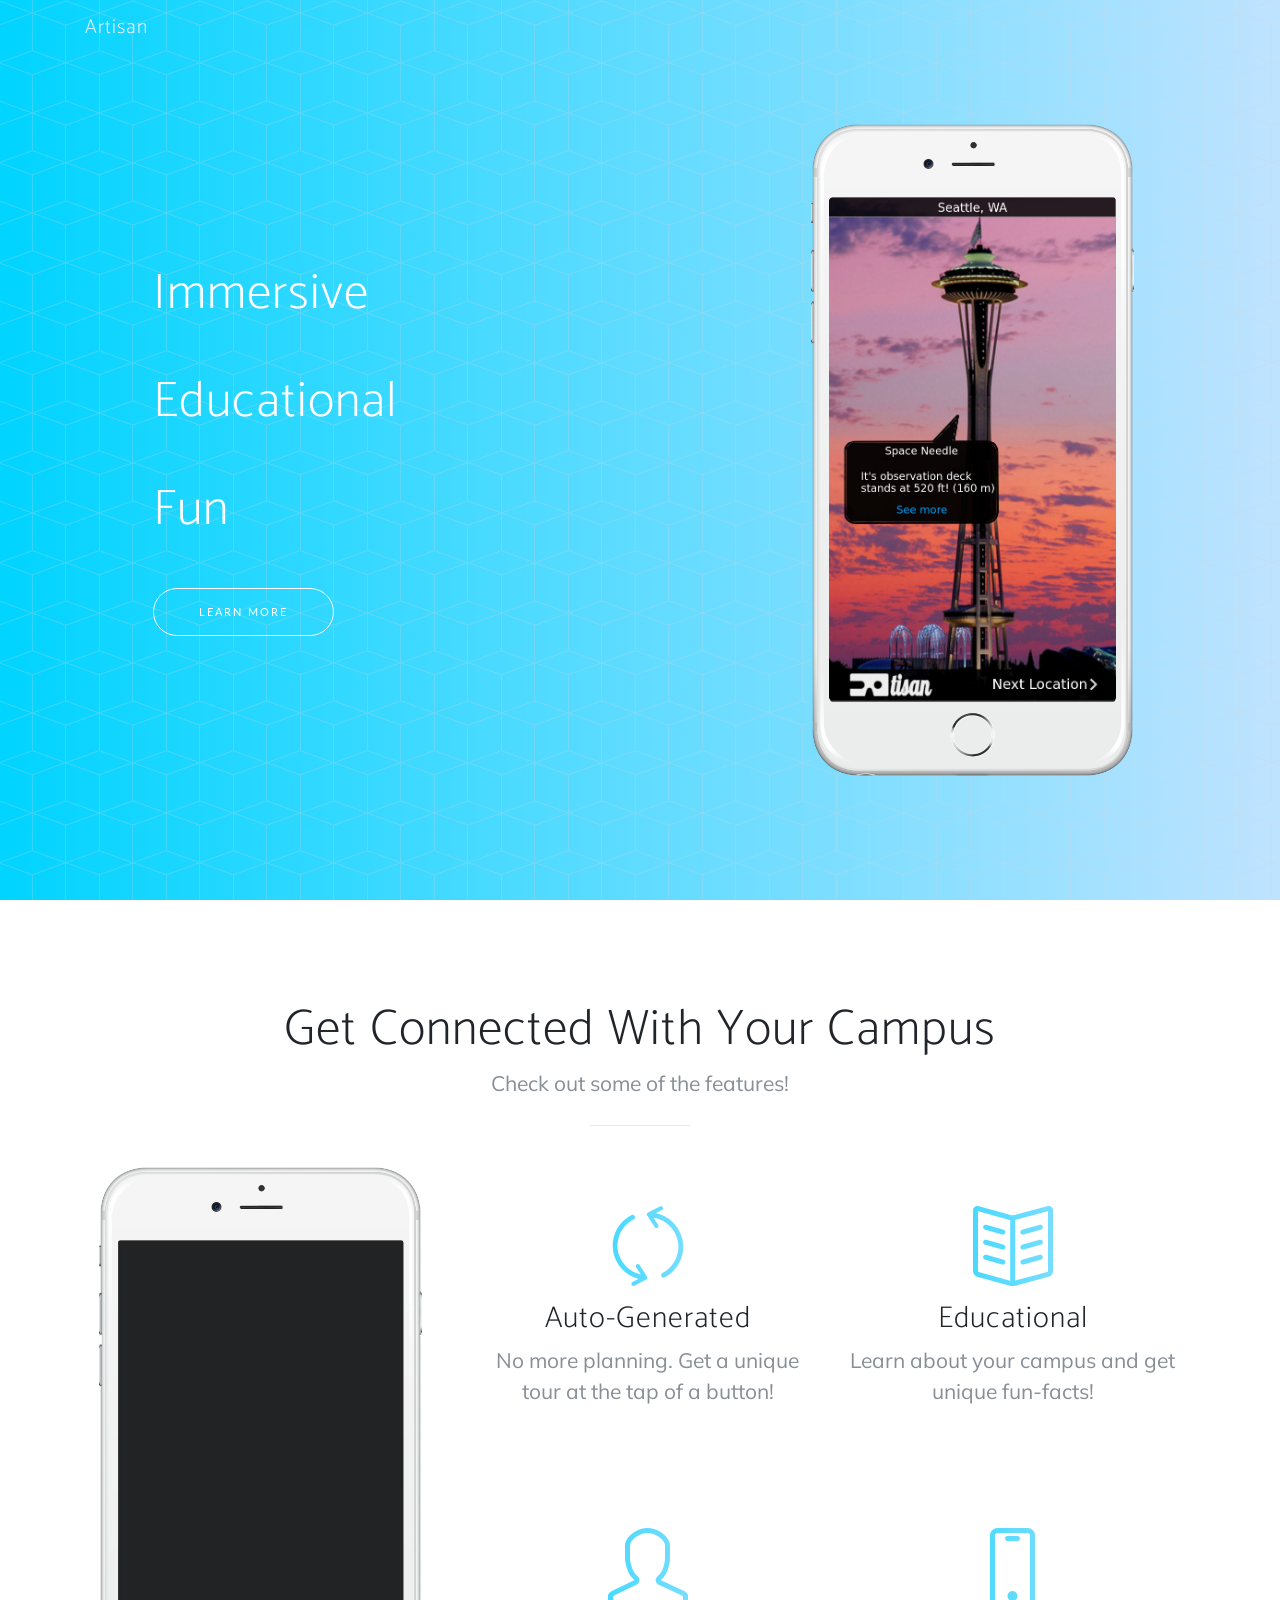
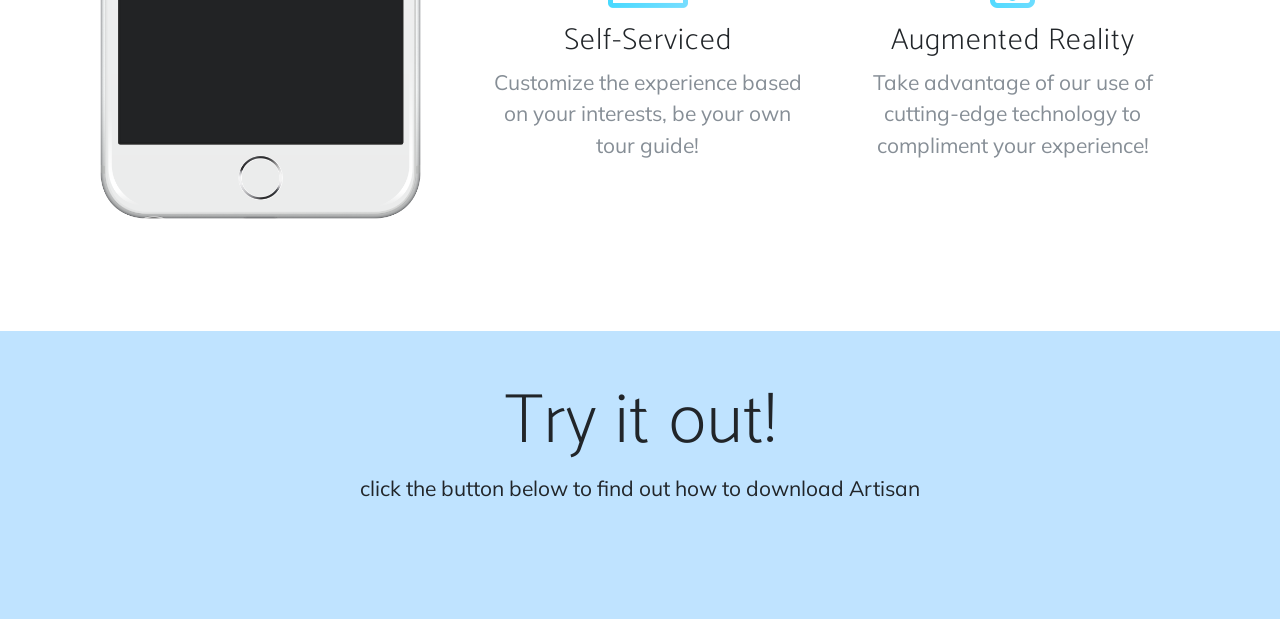
==== commit e72c9690: "updated for new product" ====
--- a/index.html
+++ b/index.html
@@ -59,19 +59,10 @@
         <div class="row h-100">
           <div class="col-lg-7 my-auto">
             <div class="header-content mx-auto">
-              <p>
-                Traveling and exploring new cities can be very fun and rewarding! However, planning your trip is oftentimes a huge hassle. It is time consuming to research which places you want to visit, tour guides are expensive, and learning about local culture through online research is boring.
-              </p>
-              <p>
-                At Artisan, we believe the BEST way to explore and learn about a new city is through a challenge. We are looking to restructure the way we travel by providing a unique scavenger hunt challenge for your destination.
-              </p>
-              <p>
-                But there's more… as you embark in your scavenger hunt adventure, you will be able to learn about the places you are visiting without having to look away.
-              </p>
-              <p>
-                Utilizing augmented reality technologies, you will have all the information you need right at your fingertips without being pulled away from you live experience.
-              </p>
-              <a href="#interest" class="btn btn-outline btn-xl js-scroll-trigger">Get Artisan!</a>
+              <h1 class="mb-5">Immersive</h1>
+              <h1 class="mb-5">Educational</h1>
+              <h1 class="mb-5">Fun</h1>
+              <a href="#features" class="btn btn-outline btn-xl js-scroll-trigger">Learn More</a>
             </div>
           </div>
           <div class="col-lg-5 my-auto">
@@ -80,7 +71,7 @@
                 <div class="device">
                   <div class="screen">
                     <!-- Demo image for screen mockup, you can put an image here, some HTML, an animation, video, or anything else! -->
-                    <img src="img/space_needle_mock2.jpg" class="img-fluid" alt="">
+                    <img src="img/space_needle.jpg" class="img-fluid" alt="">
                   </div>
                   <!--<div class="button">-->
                     <!--&lt;!&ndash; You can hook the "home button" to some JavaScript events or just remove it &ndash;&gt;-->
@@ -93,44 +84,84 @@
       </div>
     </header>
 
-    <section class="features" id="interest">
+
+    <section class="features" id="features">
       <div class="container">
         <div class="section-heading text-center">
-          <h2>Get involved with Artisan</h2>
-          <p class="text-muted">Artisan is still in it's development stage, but we would love to keep you involved with the project!</p>
+          <h2>Get Connected With Your Campus</h2>
+          <p class="text-muted">Check out some of the features!</p>
           <hr>
         </div>
-        <div class="col-lg-10  offset-1 text-center">
-          <p>
-            If you would like to remain updated on the progress of Artisan and have exclusive access to the beta version, please enroll in our newsletter to make sure you don’t miss out on this exciting new travel companion.
-          </p>
-          <button onclick="window.open('https://goo.gl/forms/p4NjhL0DubmxJfMZ2')" type="button" class="btn btn-info cent">Enroll</button>
-          <p style="margin-top: 20px">
-            If you would like to receive a sample scavenger hunt (free), fill out the following form and we will email you a personalized challenge at our earliest convenience.
-          </p>
-          <button onclick="window.open('https://goo.gl/forms/oTR0wsHonG7i0yab2')" type="button" class="btn btn-info cent">Get Yours</button>
-          <p style="margin-top: 20px">
-            If you would like to create a scavenger hunt and have it featured in our app, please submit it in the following form:
-          </p>
-          <button onclick="window.open('https://goo.gl/forms/mAcGoXeVyjS8ulCM2')" type="button" class="btn btn-info cent">Submit</button>
+        <div class="row">
+          <div class="col-lg-4 my-auto">
+            <div class="device-container">
+              <div class="device-mockup iphone6_plus portrait white">
+                <div class="device">
+                  <div class="screen">
+                    <!-- Demo image for screen mockup, you can put an image here, some HTML, an animation, video, or anything else! -->
+                    <img src="" class="img-fluid" alt="">
+                  </div>
+                  <div class="button">
+                    <!-- You can hook the "home button" to some JavaScript events or just remove it -->
+                  </div>
+                </div>
+              </div>
+            </div>
+          </div>
+          <div class="col-lg-8 my-auto">
+            <div class="container-fluid">
+              <div class="row">
+                <div class="col-lg-6">
+                  <div class="feature-item">
+                    <i class="icon-refresh text-primary"></i>
+                    <h3>Auto-Generated</h3>
+                    <p class="text-muted">No more planning. Get a unique tour at the tap of a button!</p>
+                  </div>
+                </div>
+                <div class="col-lg-6">
+                  <div class="feature-item">
+                    <i class="icon-book-open text-primary"></i>
+                    <h3>Educational</h3>
+                    <p class="text-muted">Learn about your campus and get unique fun-facts!</p>
+                  </div>
+                </div>
+              </div>
+              <div class="row">
+                <div class="col-lg-6">
+                  <div class="feature-item">
+                    <i class="icon-user text-primary"></i>
+                    <h3>Self-Serviced</h3>
+                    <p class="text-muted">Customize the experience based on your interests, be your own tour guide!</p>
+                  </div>
+                </div>
+                <div class="col-lg-6">
+                  <div class="feature-item">
+                    <i class="icon-screen-smartphone text-primary"></i>
+                    <h3>Augmented Reality</h3>
+                    <p class="text-muted">Take advantage of our use of cutting-edge technology to compliment your experience!</p>
+                  </div>
+                </div>
+              </div>
+            </div>
+          </div>
         </div>
       </div>
     </section>
 
-    <!--<section class="download bg-primary text-center" id="download">-->
-      <!--<div class="container">-->
-        <!--<div class="row">-->
-          <!--<div class="col-md-8 mx-auto">-->
-            <!--<h2 class="section-heading">Discover what all the buzz is about!</h2>-->
-            <!--<p>Our app is available on any mobile device! Download now to get started!</p>-->
-            <!--<div class="badges">-->
-              <!--<a class="badge-link" href="#"><img src="img/google-play-badge.svg" alt=""></a>-->
-              <!--<a class="badge-link" href="#"><img src="img/app-store-badge.svg" alt=""></a>-->
-            <!--</div>-->
-          <!--</div>-->
-        <!--</div>-->
-      <!--</div>-->
-    <!--</section>-->
+
+    <section class="download bg-primary text-center" id="download">
+      <div class="container">
+        <div class="row">
+          <div class="col-md-8 mx-auto">
+            <h2 class="section-heading">Try it out!</h2>
+            <p>click the button below to find out how to download Artisan</p>
+            <div class="badges" style="padding-top: 20px">
+              <a class="badge-link" href="#"><img src="img/lnr-download.svg" alt=""></a>
+            </div>
+          </div>
+        </div>
+      </div>
+    </section>
 
     <!--<section class="features" id="features">-->
       <!--<div class="container">-->
--- a/css/new-age.css
+++ b/css/new-age.css
@@ -149,7 +149,7 @@
 
 section.download {
   position: relative;
-  padding: 150px 0; }
+  padding: 50px 0; }
   section.download h2 {
     font-size: 50px;
     margin-top: 0; }
@@ -277,9 +277,9 @@
         text-decoration: none; }
 
 .bg-primary {
-  background: #fdcc52;
-  background: -webkit-linear-gradient(#fdcc52, #fdc539);
-  background: linear-gradient(#fdcc52, #fdc539); }
+  background: #BFE3FF;
+  background: -webkit-linear-gradient(#BFE3FF, #BFE3FF);
+  background: linear-gradient(#BFE3FF, #BFE3FF); }
 
 .text-primary {
   color: #fdcc52; }
